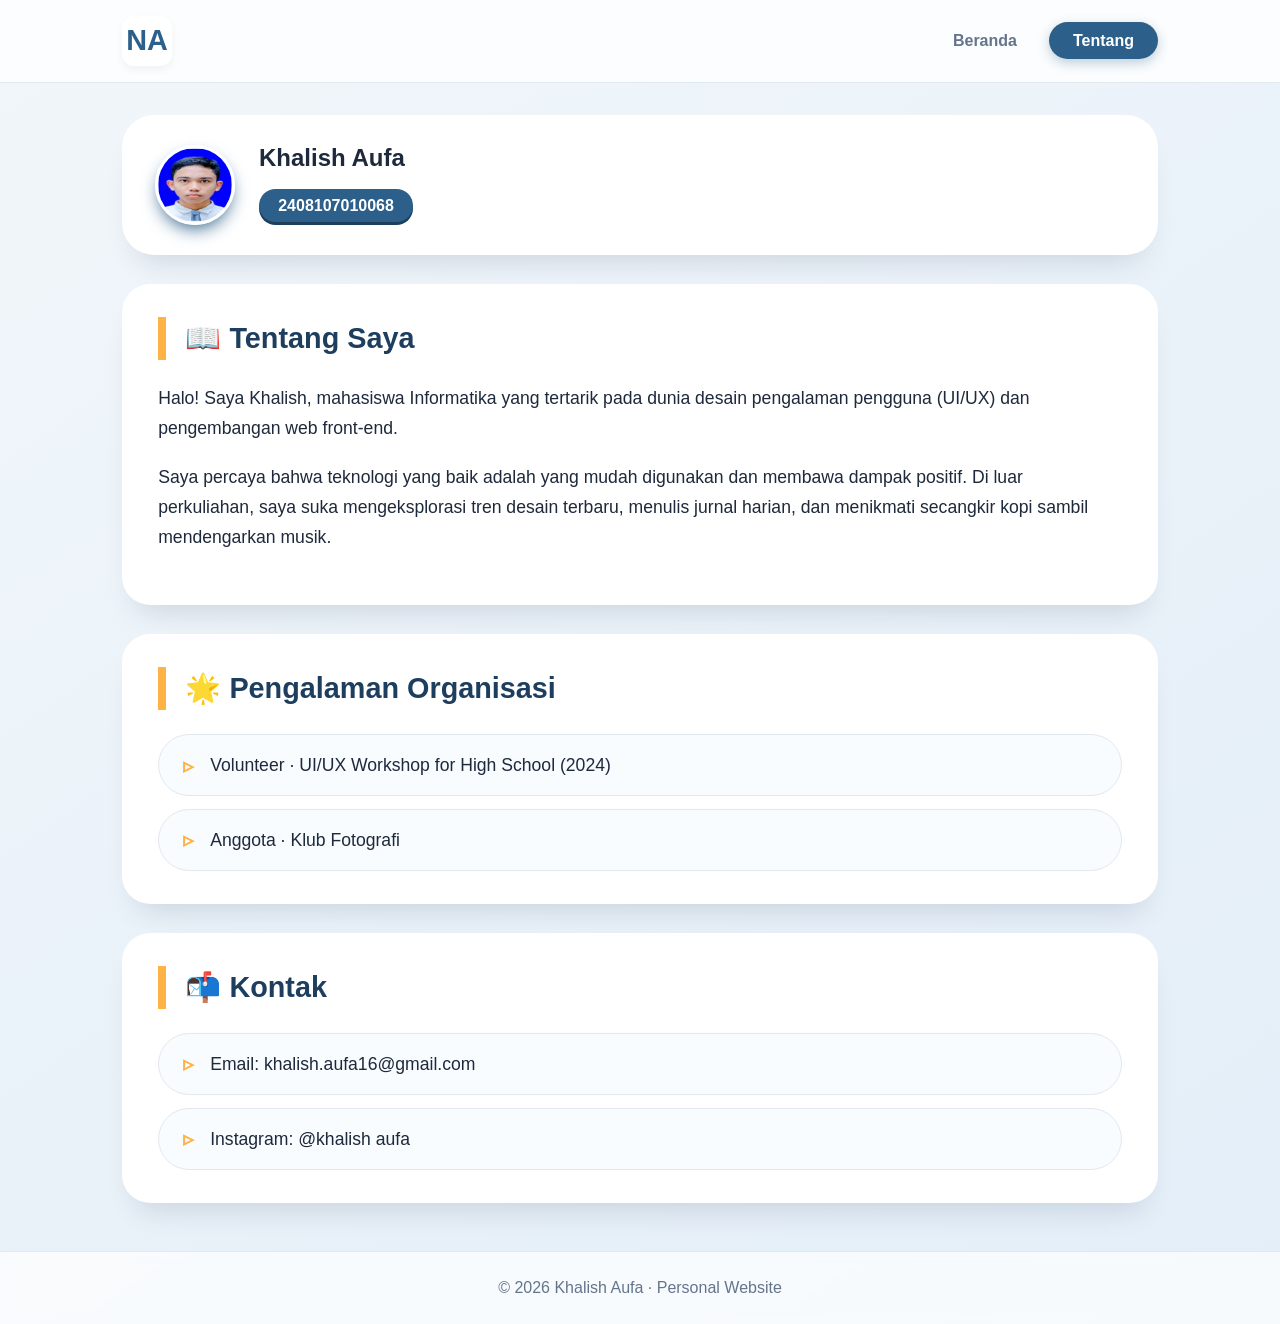
==== about.html @ 1acb8092 "added index.html, about.html, style.css" ====
<!DOCTYPE html>
<html lang="id">
<head>
    <meta charset="UTF-8">
    <meta name="viewport" content="width=device-width, initial-scale=1.0">
    <title>Nabila Azzahra · Tentang</title>
    <link rel="stylesheet" href="style.css">
</head>
<body>
    <!-- Navigasi -->
    <nav>
        <div class="nav-container">
            <a href="index.html" class="logo">NA</a>
            <ul>
                <li><a href="index.html">Beranda</a></li>
                <li><a href="about.html" class="active">Tentang</a></li>
            </ul>
        </div>
    </nav>

    <!-- Konten Utama -->
    <main>
        <div class="container">
            <!-- Foto dan Nama (tetap muncul untuk konsistensi) -->
            <div class="profile-card mini">
                <img src="fotosaya.png" alt="foto profile kecil" class="profile-img-small">
                <div>
                    <h2 class="nama">Khalish Aufa</h2>
                    <div class="npm-badge small">2408107010068</div>
                </div>
            </div>

            <!-- Tentang Saya (paragraf) -->
            <div class="card">
                <h2 class="card-title">📖 Tentang Saya</h2>
                <p class="about-paragraph">
                    Halo! Saya Khalish, mahasiswa Informatika yang tertarik pada dunia desain pengalaman pengguna (UI/UX) dan pengembangan web front-end.
                </p>
                <p class="about-paragraph">
                    Saya percaya bahwa teknologi yang baik adalah yang mudah digunakan dan membawa dampak positif. Di luar perkuliahan, saya suka mengeksplorasi tren desain terbaru, menulis jurnal harian, dan menikmati secangkir kopi sambil mendengarkan musik.
                </p>
            </div>

            <!-- List Data: Pengalaman Organisasi -->
            <div class="card">
                <h2 class="card-title">🌟 Pengalaman Organisasi</h2>
                <ul class="custom-list">
                    <li>Volunteer · UI/UX Workshop for High School (2024)</li>
                    <li>Anggota · Klub Fotografi</li>
                </ul>
            </div>

            <!-- List Data: Kontak (bisa dianggap list juga) -->
            <div class="card">
                <h2 class="card-title">📬 Kontak</h2>
                <ul class="custom-list">
                    <li>Email: khalish.aufa16@gmail.com</li>
                    <li>Instagram: @khalish aufa</li>
                </ul>
            </div>
        </div>
    </main>

    <footer>
        <p>© 2026 Khalish Aufa · Personal Website</p>
    </footer>
</body>
</html>
---- style.css ----
/* ===== RESET & VARIABLES ===== */
* {
    margin: 0;
    padding: 0;
    box-sizing: border-box;
}

:root {
    --primary: #2c5f8a;
    --primary-dark: #1d3e5e;
    --secondary: #5f9ea0;
    --accent: #ffb347;
    --light: #f8fafc;
    --dark: #1e293b;
    --gray: #64748b;
    --border: #e2e8f0;
    --card-bg: #ffffff;
    --shadow: 0 20px 30px -15px rgba(0, 30, 60, 0.15);
    --shadow-hover: 0 25px 35px -18px rgba(0, 45, 80, 0.25);
    --font-main: 'Inter', -apple-system, BlinkMacSystemFont, 'Segoe UI', Roboto, sans-serif;
}

body {
    font-family: var(--font-main);
    background: linear-gradient(145deg, #f1f6fa 0%, #e3eef8 100%);
    color: var(--dark);
    min-height: 100vh;
    display: flex;
    flex-direction: column;
    line-height: 1.5;
}

/* ===== NAVIGATION ===== */
nav {
    background: rgba(255, 255, 255, 0.8);
    backdrop-filter: blur(10px);
    -webkit-backdrop-filter: blur(10px);
    border-bottom: 1px solid var(--border);
    position: sticky;
    top: 0;
    z-index: 10;
}

.nav-container {
    max-width: 1100px;
    margin: 0 auto;
    padding: 1rem 2rem;
    display: flex;
    justify-content: space-between;
    align-items: center;
}

.logo {
    font-size: 1.8rem;
    font-weight: 700;
    color: var(--primary);
    text-decoration: none;
    background: white;
    width: 50px;
    height: 50px;
    display: flex;
    align-items: center;
    justify-content: center;
    border-radius: 12px;
    box-shadow: 0 4px 8px rgba(0,0,0,0.05);
    transition: 0.2s;
}

.logo:hover {
    background: var(--primary);
    color: white;
    transform: scale(1.05);
}

nav ul {
    display: flex;
    gap: 0.5rem;
    list-style: none;
}

nav a {
    text-decoration: none;
    color: var(--gray);
    font-weight: 600;
    padding: 0.6rem 1.5rem;
    border-radius: 50px;
    transition: 0.2s;
    font-size: 1rem;
}

nav a:hover {
    color: var(--primary);
    background: rgba(44, 95, 138, 0.08);
}

nav a.active {
    background: var(--primary);
    color: white;
    box-shadow: 0 4px 12px rgba(44, 95, 138, 0.3);
}

/* ===== MAIN CONTAINER ===== */
main {
    flex: 1;
    max-width: 1100px;
    margin: 2rem auto;
    padding: 0 2rem;
    width: 100%;
}

.container {
    display: flex;
    flex-direction: column;
    gap: 1.8rem;
}

/* ===== PROFILE CARD ===== */
.profile-card {
    background: var(--card-bg);
    border-radius: 32px;
    padding: 2.5rem 2.5rem;
    display: flex;
    align-items: center;
    gap: 2.5rem;
    box-shadow: var(--shadow);
    border: 1px solid rgba(255,255,255,0.6);
    transition: 0.2s;
}

.profile-card:hover {
    box-shadow: var(--shadow-hover);
}

.profile-img-wrapper {
    flex-shrink: 0;
}

.profile-img {
    width: 160px;
    height: 160px;
    border-radius: 50%;
    object-fit: cover;
    border: 4px solid white;
    box-shadow: 0 12px 25px -8px var(--primary);
    background: white;
}

.profile-info h1 {
    font-size: 2.5rem;
    font-weight: 700;
    color: var(--primary-dark);
    letter-spacing: -0.5px;
    margin-bottom: 0.3rem;
}

.npm-badge {
    background: var(--primary);
    color: white;
    padding: 0.5rem 1.5rem;
    border-radius: 50px;
    font-weight: 600;
    display: inline-block;
    font-size: 1.2rem;
    box-shadow: 0 6px 0 #1e3f5c;
    margin: 0.8rem 0 0.5rem;
}

.npm-badge.small {
    font-size: 1rem;
    padding: 0.3rem 1.2rem;
    box-shadow: 0 3px 0 #1e3f5c;
}

.bio {
    font-size: 1.1rem;
    color: var(--gray);
    margin-top: 0.5rem;
}

/* mini profile di about */
.profile-card.mini {
    padding: 1.5rem 2rem;
    gap: 1.5rem;
}

.profile-img-small {
    width: 80px;
    height: 80px;
    border-radius: 50%;
    border: 3px solid white;
    box-shadow: 0 8px 18px -5px var(--primary);
}

/* ===== CARDS ===== */
.card {
    background: var(--card-bg);
    border-radius: 28px;
    padding: 2rem 2.2rem;
    box-shadow: var(--shadow);
    border: 1px solid rgba(255,255,255,0.5);
    transition: 0.2s;
}

.card:hover {
    box-shadow: var(--shadow-hover);
}

.card-title {
    font-size: 1.8rem;
    font-weight: 600;
    color: var(--primary-dark);
    margin-bottom: 1.5rem;
    border-left: 8px solid var(--accent);
    padding-left: 1.2rem;
}

/* ===== CUSTOM LIST ===== */
.custom-list {
    list-style: none;
    display: flex;
    flex-direction: column;
    gap: 0.8rem;
}

.custom-list li {
    background: #f8fcff;
    padding: 0.9rem 1.5rem;
    border-radius: 50px;
    font-size: 1.1rem;
    border: 1px solid var(--border);
    transition: 0.15s;
    display: flex;
    align-items: center;
}

.custom-list li::before {
    content: "▹";
    color: var(--accent);
    font-weight: bold;
    margin-right: 1rem;
    font-size: 1.3rem;
}

.custom-list.ordered {
    counter-reset: item;
}

.custom-list.ordered li {
    counter-increment: item;
}

.custom-list.ordered li::before {
    content: counter(item) ".";
    color: var(--primary);
    font-weight: 600;
    margin-right: 1rem;
}

/* about paragraph */
.about-paragraph {
    font-size: 1.1rem;
    margin-bottom: 1.2rem;
    color: var(--dark);
    line-height: 1.7;
}

/* ===== FOOTER ===== */
footer {
    text-align: center;
    padding: 1.5rem;
    background: rgba(255,255,255,0.7);
    backdrop-filter: blur(5px);
    border-top: 1px solid var(--border);
    color: var(--gray);
    font-weight: 500;
    margin-top: 1rem;
}

/* ===== RESPONSIVE ===== */
@media (max-width: 700px) {
    .profile-card {
        flex-direction: column;
        text-align: center;
        padding: 1.8rem;
    }
    
    .profile-card.mini {
        flex-direction: row;
        text-align: left;
    }
    
    .nav-container {
        flex-direction: column;
        gap: 1rem;
    }
    
    .card-title {
        font-size: 1.6rem;
    }
    
    .profile-info h1 {
        font-size: 2rem;
    }
}

@media (max-width: 480px) {
    main {
        padding: 0 1rem;
    }
    
    nav ul {
        flex-wrap: wrap;
        justify-content: center;
    }
    
    .custom-list li {
        padding: 0.7rem 1rem;
        font-size: 1rem;
    }
}
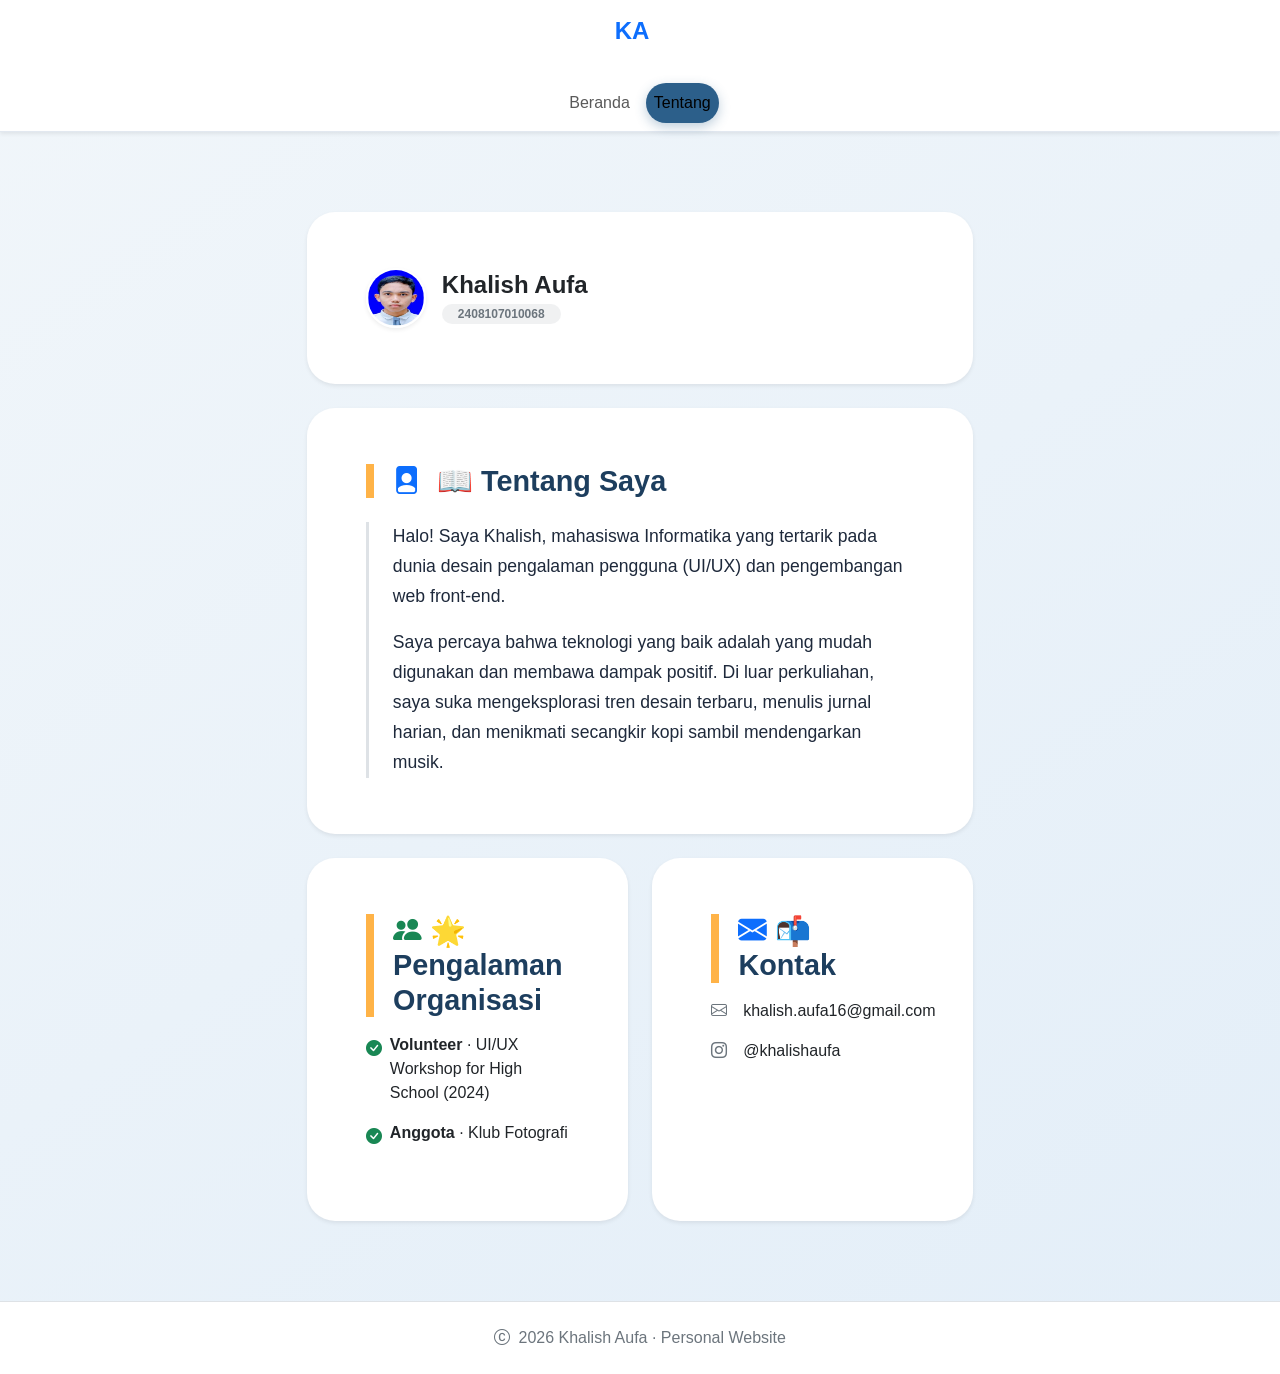
==== commit 10b8c21c: "Update about.html" ====
--- a/about.html
+++ b/about.html
@@ -3,66 +3,134 @@
 <head>
     <meta charset="UTF-8">
     <meta name="viewport" content="width=device-width, initial-scale=1.0">
-    <title>Nabila Azzahra · Tentang</title>
+    <title>Khalish Aufa · Tentang</title>
+    <!-- Bootstrap CSS -->
+    <link href="https://cdn.jsdelivr.net/npm/bootstrap@5.3.0-alpha3/dist/css/bootstrap.min.css" rel="stylesheet">
+    <!-- Bootstrap Icons -->
+    <link rel="stylesheet" href="https://cdn.jsdelivr.net/npm/bootstrap-icons@1.11.3/font/bootstrap-icons.min.css">
+    <!-- Custom CSS -->
     <link rel="stylesheet" href="style.css">
 </head>
-<body>
-    <!-- Navigasi -->
-    <nav>
-        <div class="nav-container">
-            <a href="index.html" class="logo">NA</a>
-            <ul>
-                <li><a href="index.html">Beranda</a></li>
-                <li><a href="about.html" class="active">Tentang</a></li>
-            </ul>
+<body class="bg-light">
+
+    <!-- Navigasi Bootstrap (sama dengan index) -->
+    <nav class="navbar navbar-expand-lg bg-white shadow-sm sticky-top">
+        <div class="container">
+            <a class="navbar-brand fw-bold fs-4" href="index.html">
+                <span class="text-primary">KA</span>
+            </a>
+            <button class="navbar-toggler" type="button" data-bs-toggle="collapse" data-bs-target="#navbarNav" 
+                    aria-controls="navbarNav" aria-expanded="false" aria-label="Toggle navigation">
+                <span class="navbar-toggler-icon"></span>
+            </button>
+            <div class="collapse navbar-collapse" id="navbarNav">
+                <ul class="navbar-nav ms-auto">
+                    <li class="nav-item">
+                        <a class="nav-link" href="index.html">Beranda</a>
+                    </li>
+                    <li class="nav-item">
+                        <a class="nav-link active fw-medium" href="about.html">Tentang</a>
+                    </li>
+                </ul>
+            </div>
         </div>
     </nav>
 
     <!-- Konten Utama -->
-    <main>
+    <main class="py-5">
         <div class="container">
-            <!-- Foto dan Nama (tetap muncul untuk konsistensi) -->
-            <div class="profile-card mini">
-                <img src="fotosaya.png" alt="foto profile kecil" class="profile-img-small">
-                <div>
-                    <h2 class="nama">Khalish Aufa</h2>
-                    <div class="npm-badge small">2408107010068</div>
+            <div class="row justify-content-center">
+                <div class="col-lg-8">
+                    
+                    <!-- Profile Card Mini -->
+                    <div class="card border-0 shadow-sm mb-4 overflow-hidden">
+                        <div class="card-body d-flex align-items-center p-4">
+                            <img src="fotosaya.png" alt="foto profile kecil" class="rounded-circle me-3 border border-2 border-white shadow-sm" style="width: 60px; height: 60px; object-fit: cover;">
+                            <div>
+                                <h2 class="h4 mb-0 fw-bold">Khalish Aufa</h2>
+                                <span class="badge bg-secondary bg-opacity-10 text-secondary mt-1 px-3 py-1 rounded-pill">2408107010068</span>
+                            </div>
+                        </div>
+                    </div>
+
+                    <!-- Tentang Saya -->
+                    <div class="card border-0 shadow-sm mb-4">
+                        <div class="card-body p-4">
+                            <h2 class="card-title h4 mb-4 d-flex align-items-center">
+                                <i class="bi bi-file-person-fill text-primary me-3 fs-3"></i> 
+                                📖 Tentang Saya
+                            </h2>
+                            <div class="ps-4 border-start border-3 border-primary-light" style="--bs-border-opacity: .3;">
+                                <p class="about-paragraph mb-3">
+                                    Halo! Saya Khalish, mahasiswa Informatika yang tertarik pada dunia desain pengalaman pengguna (UI/UX) dan pengembangan web front-end.
+                                </p>
+                                <p class="about-paragraph mb-0">
+                                    Saya percaya bahwa teknologi yang baik adalah yang mudah digunakan dan membawa dampak positif. Di luar perkuliahan, saya suka mengeksplorasi tren desain terbaru, menulis jurnal harian, dan menikmati secangkir kopi sambil mendengarkan musik.
+                                </p>
+                            </div>
+                        </div>
+                    </div>
+
+                    <!-- Pengalaman Organisasi & Kontak dalam Row -->
+                    <div class="row g-4">
+                        <!-- Pengalaman Organisasi -->
+                        <div class="col-md-6">
+                            <div class="card border-0 shadow-sm h-100">
+                                <div class="card-body p-4">
+                                    <h2 class="card-title h5 mb-3">
+                                        <i class="bi bi-people-fill text-success me-2"></i>🌟 Pengalaman Organisasi
+                                    </h2>
+                                    <ul class="list-unstyled">
+                                        <li class="mb-3 d-flex">
+                                            <i class="bi bi-check-circle-fill text-success me-2 mt-1"></i>
+                                            <span><strong>Volunteer</strong> · UI/UX Workshop for High School (2024)</span>
+                                        </li>
+                                        <li class="d-flex">
+                                            <i class="bi bi-check-circle-fill text-success me-2 mt-1"></i>
+                                            <span><strong>Anggota</strong> · Klub Fotografi</span>
+                                        </li>
+                                    </ul>
+                                </div>
+                            </div>
+                        </div>
+
+                        <!-- Kontak -->
+                        <div class="col-md-6">
+                            <div class="card border-0 shadow-sm h-100">
+                                <div class="card-body p-4">
+                                    <h2 class="card-title h5 mb-3">
+                                        <i class="bi bi-envelope-fill text-primary me-2"></i>📬 Kontak
+                                    </h2>
+                                    <ul class="list-unstyled">
+                                        <li class="mb-3 d-flex align-items-center">
+                                            <i class="bi bi-envelope me-3 text-secondary"></i>
+                                            <a href="mailto:khalish.aufa16@gmail.com" class="text-decoration-none text-dark">khalish.aufa16@gmail.com</a>
+                                        </li>
+                                        <li class="d-flex align-items-center">
+                                            <i class="bi bi-instagram me-3 text-secondary"></i>
+                                            <span>@khalishaufa</span>
+                                        </li>
+                                    </ul>
+                                </div>
+                            </div>
+                        </div>
+                    </div>
+
                 </div>
-            </div>
-
-            <!-- Tentang Saya (paragraf) -->
-            <div class="card">
-                <h2 class="card-title">📖 Tentang Saya</h2>
-                <p class="about-paragraph">
-                    Halo! Saya Khalish, mahasiswa Informatika yang tertarik pada dunia desain pengalaman pengguna (UI/UX) dan pengembangan web front-end.
-                </p>
-                <p class="about-paragraph">
-                    Saya percaya bahwa teknologi yang baik adalah yang mudah digunakan dan membawa dampak positif. Di luar perkuliahan, saya suka mengeksplorasi tren desain terbaru, menulis jurnal harian, dan menikmati secangkir kopi sambil mendengarkan musik.
-                </p>
-            </div>
-
-            <!-- List Data: Pengalaman Organisasi -->
-            <div class="card">
-                <h2 class="card-title">🌟 Pengalaman Organisasi</h2>
-                <ul class="custom-list">
-                    <li>Volunteer · UI/UX Workshop for High School (2024)</li>
-                    <li>Anggota · Klub Fotografi</li>
-                </ul>
-            </div>
-
-            <!-- List Data: Kontak (bisa dianggap list juga) -->
-            <div class="card">
-                <h2 class="card-title">📬 Kontak</h2>
-                <ul class="custom-list">
-                    <li>Email: khalish.aufa16@gmail.com</li>
-                    <li>Instagram: @khalish aufa</li>
-                </ul>
             </div>
         </div>
     </main>
 
-    <footer>
-        <p>© 2026 Khalish Aufa · Personal Website</p>
+    <!-- Footer Bootstrap -->
+    <footer class="bg-white text-center py-4 mt-auto border-top">
+        <div class="container">
+            <p class="text-secondary mb-0">
+                <i class="bi bi-c-circle me-1"></i> 2026 Khalish Aufa · Personal Website
+            </p>
+        </div>
     </footer>
+
+    <!-- Bootstrap JS Bundle -->
+    <script src="https://cdn.jsdelivr.net/npm/bootstrap@5.3.0-alpha3/dist/js/bootstrap.bundle.min.js"></script>
 </body>
-</html>+</html>
